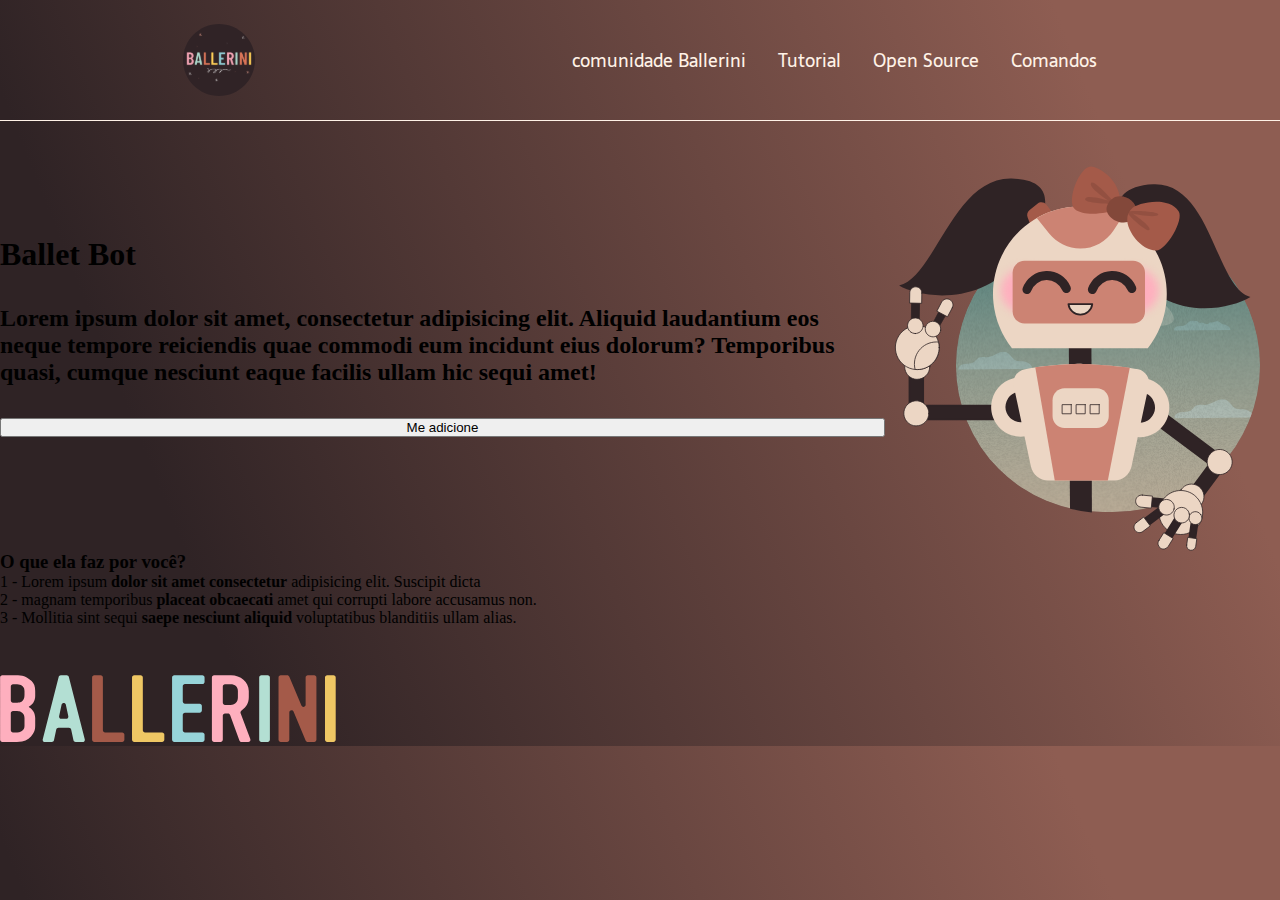
==== projeto-ballebot/index.html @ fab5d10d "exercicios e afins" ====
<!DOCTYPE html>
<html lang="pt-br">
<head>
    <meta charset="UTF-8">
    <meta http-equiv="X-UA-Compatible" content="IE=edge">
    <meta name="viewport" content="width=device-width, initial-scale=1.0">
    <meta name="description" content="um bot que ira moderar e deixar sua comunidade seura de um jeito fácil">
    <link rel="stylesheet" href="style.css">
    <title>Balle Bot</title>
</head>
<body>
    <header class="cabecalho">
        <img class="cabecalho-imagem" src="imagens/logo.svg" alt="logo balletbot">
        <nav class="cabecalho-menu">
            <a class="cabecalho-menu-item" href="#">comunidade Ballerini</a>
            <a class="cabecalho-menu-item" href="#">Tutorial</a>
            <a class="cabecalho-menu-item" href="#">Open Source</a>
            <a class="cabecalho-menu-item" href="#">Comandos</a>
        </nav>
    </header>
    <main class="conteudo">
        <section class="conteudo-principal">
            <div class="conteudo-principal-escrito">
                <h1 class="conteudo-principal-titulo">Ballet Bot</h1>
                <h2 class="conteudo-principal-subtitulo">Lorem ipsum dolor sit amet, consectetur adipisicing elit. Aliquid laudantium eos neque tempore reiciendis quae commodi eum incidunt eius dolorum? Temporibus quasi, cumque nesciunt eaque facilis ullam hic sequi amet!</h2>
                <button class="conteudo-principal-botao">Me adicione</button>
            </div>
            <img class="conteudo-principal-imagem" src="imagens/ballebot.svg" alt="imagem do bot da comunidade">
        </section>
        
        <section class="conteudo-secundario">
            <h3 class="conteudo-secundario-titulo">O que ela faz por você?</h3>
            <p class="conteudo-secundario-paragrafo">1 - Lorem ipsum <strong>dolor sit amet consectetur</strong> adipisicing elit. Suscipit dicta</p>
            <p class="conteudo-secundario-paragrafo">2 - magnam temporibus <strong>placeat obcaecati</strong> amet qui corrupti labore accusamus non.</p>
            <p class="conteudo-secundario-paragrafo">3 - Mollitia sint sequi <strong>saepe nesciunt aliquid</strong> voluptatibus blanditiis ullam alias.</p>
        </section>
    </main>
    <footer class="rodape">
        <img class="rodape-imagem" src="imagens/ballerini.svg" alt="ballerini ">
    </footer>
    
</body>
</html>
---- projeto-ballebot/style.css ----
@charset "utf-8";
@font-face {
    font-family: 'saralabold';
    src: url(fontes/Sarala/Sarala-Bold.ttf);
}
@font-face {
    font-family: 'saralaregular';
    src: url(fontes/Sarala/Sarala-Regular.ttf);
}
@font-face {
    font-family: 'righteousregular';
    src: url(fontes/Righteous/Righteous-Regular.ttf)
    
}
*{
    margin: 0;
    padding: 0;
    box-sizing: border-box;
    text-decoration: none;
}
body{
    font-size: 100%;
    background: linear-gradient(68.15deg, #2F2325 16.62%, #8E5D52 85.61%);
}
.cabecalho{
    display: flex;
    flex-direction: row;
    align-items: center;
    justify-content: space-around;
    padding: 24px;
}
.cabecalho-imagem{
    height: 72px;
}
.cabecalho-menu{
    display: flex;
    gap: 32px;
}
.cabecalho-menu-item{
    font-family: 'saralaregular';
    color: #fff2e7;
    font-weight: 400;
    font-size: 18px ;
}
.conteudo{
    border-top: 0.4px solid #fff2e7;
    margin-bottom: 48px;
}
.conteudo-principal{
    display: flex;
    flex-direction: row;
    align-items: center;
    justify-content: space-around;

}
.conteudo-principal-escrito{
    display: flex;
    flex-direction: column;
    gap: 32px;
}
.conteudo-principal-titulo{

}
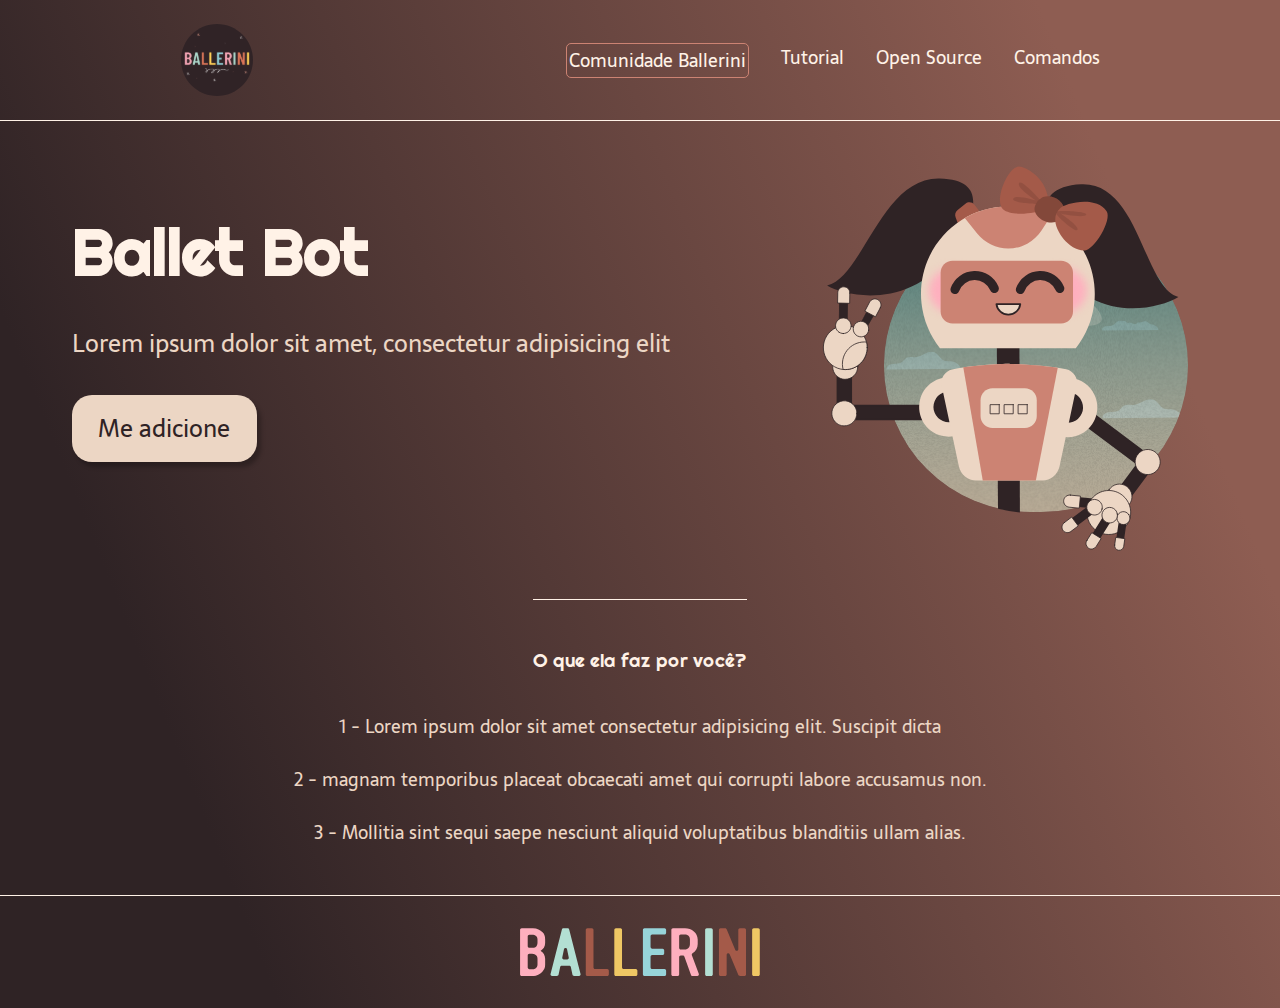
==== commit a8ad4014: "site completo" ====
--- a/projeto-ballebot/index.html
+++ b/projeto-ballebot/index.html
@@ -1,6 +1,26 @@
 <!DOCTYPE html>
 <html lang="pt-br">
 <head>
+    <link rel="apple-touch-icon" sizes="57x57" href="imagens/favico/apple-icon-57x57.png">
+    <link rel="apple-touch-icon" sizes="60x60" href="imagens/favico/apple-icon-60x60.png">
+    <link rel="apple-touch-icon" sizes="72x72" href="imagens/favico/apple-icon-72x72.png">
+    <link rel="apple-touch-icon" sizes="76x76" href="imagens/favico/apple-icon-76x76.png">
+    <link rel="apple-touch-icon" sizes="114x114" href="imagens/favico/apple-icon-114x114.png">
+    <link rel="apple-touch-icon" sizes="120x120" href="imagens/favico/apple-icon-120x120.png">
+    <link rel="apple-touch-icon" sizes="144x144" href="imagens/favico/apple-icon-144x144.png">
+    <link rel="apple-touch-icon" sizes="152x152" href="imagens/favico/apple-icon-152x152.png">
+    <link rel="apple-touch-icon" sizes="180x180" href="imagens/favico/apple-icon-180x180.png">
+
+    <link rel="icon" type="image/png" sizes="192x192"  href="imagens/favico/android-icon-192x192.png">
+    <link rel="icon" type="image/png" sizes="32x32" href="imagens/favico/favicon-32x32.png">
+    <link rel="icon" type="image/png" sizes="96x96" href="imagens/favico/favicon-96x96.png">
+    <link rel="icon" type="image/png" sizes="16x16" href="imagens/favico/favicon-16x16.png">
+
+    <link rel="manifest" href="imagens/favico/manifest.json">
+    <meta name="msapplication-TileColor" content="#ffffff">
+    <meta name="msapplication-TileImage" content="imagens/favico/ms-icon-144x144.png">
+    <meta name="theme-color" content="#ffffff">
+    
     <meta charset="UTF-8">
     <meta http-equiv="X-UA-Compatible" content="IE=edge">
     <meta name="viewport" content="width=device-width, initial-scale=1.0">
@@ -12,7 +32,7 @@
     <header class="cabecalho">
         <img class="cabecalho-imagem" src="imagens/logo.svg" alt="logo balletbot">
         <nav class="cabecalho-menu">
-            <a class="cabecalho-menu-item" href="#">comunidade Ballerini</a>
+            <a class="cabecalho-menu-item item-1" href="#">Comunidade Ballerini</a>
             <a class="cabecalho-menu-item" href="#">Tutorial</a>
             <a class="cabecalho-menu-item" href="#">Open Source</a>
             <a class="cabecalho-menu-item" href="#">Comandos</a>
@@ -22,8 +42,8 @@
         <section class="conteudo-principal">
             <div class="conteudo-principal-escrito">
                 <h1 class="conteudo-principal-titulo">Ballet Bot</h1>
-                <h2 class="conteudo-principal-subtitulo">Lorem ipsum dolor sit amet, consectetur adipisicing elit. Aliquid laudantium eos neque tempore reiciendis quae commodi eum incidunt eius dolorum? Temporibus quasi, cumque nesciunt eaque facilis ullam hic sequi amet!</h2>
-                <button class="conteudo-principal-botao">Me adicione</button>
+                <h2 class="conteudo-principal-subtitulo">Lorem ipsum dolor sit amet, consectetur adipisicing elit</h2>
+                <button class="conteudo-principal-escrito-botao">Me adicione</button>
             </div>
             <img class="conteudo-principal-imagem" src="imagens/ballebot.svg" alt="imagem do bot da comunidade">
         </section>
@@ -36,7 +56,7 @@
         </section>
     </main>
     <footer class="rodape">
-        <img class="rodape-imagem" src="imagens/ballerini.svg" alt="ballerini ">
+        <img class="rodape-imagem" src="imagens/ballerini.svg" alt="ballerini iagem">
     </footer>
     
 </body>
--- a/projeto-ballebot/style.css
+++ b/projeto-ballebot/style.css
@@ -1,8 +1,4 @@
 @charset "utf-8";
-@font-face {
-    font-family: 'saralabold';
-    src: url(fontes/Sarala/Sarala-Bold.ttf);
-}
 @font-face {
     font-family: 'saralaregular';
     src: url(fontes/Sarala/Sarala-Regular.ttf);
@@ -11,6 +7,10 @@
     font-family: 'righteousregular';
     src: url(fontes/Righteous/Righteous-Regular.ttf)
     
+}
+:root{
+    --fonte1:'righteousregular';
+    --fonte2: 'saralaregular';
 }
 *{
     margin: 0;
@@ -37,10 +37,23 @@
     gap: 32px;
 }
 .cabecalho-menu-item{
-    font-family: 'saralaregular';
+    font-family: var(--fonte2);
     color: #fff2e7;
     font-weight: 400;
     font-size: 18px ;
+}
+.cabecalho-menu-item:hover{
+    color: #cc8373;
+
+}
+.item-1{
+    border: 1px solid #cc8373;
+    padding: 2px;
+    border-radius: 5px;
+}
+.item-1:hover{
+    color: #fff2e7;
+    background-color: #cc8373;
 }
 .conteudo{
     border-top: 0.4px solid #fff2e7;
@@ -59,5 +72,64 @@
     gap: 32px;
 }
 .conteudo-principal-titulo{
+    font-family: var(--fonte1);
+    font-weight: 400px;
+    font-size: 64px;
+    color: #fff2e7;
 
+}
+.conteudo-principal-subtitulo{
+    font-family: var(--fonte2);
+    font-weight: 400;
+    font-size: 24px;
+    color: #ecd6c4;
+}
+.conteudo-principal-escrito-botao{
+    background-color: #ecd6c4;
+    width: 185px;
+    height: 67px;
+    border-radius: 20px;
+    border: none;
+    box-shadow: 4px 5px 4px rgba(0, 0, 0, 0.25);
+    font-family: var(--fonte2);
+    font-weight: 400px;
+    font-size: 24px;
+    color: #2f2325;
+}
+.conteudo-principal-escrito-botao:hover{
+background-color: rgba(204,131,115,0.53);
+color: #ecd6c4;
+}
+.conteudo-principal-imagem{
+    height: 430px;
+}
+.conteudo-secundario{
+    display: flex;
+    flex-direction: column;
+    align-items: center;
+    gap: 24px;
+    margin-top: 48px;
+}
+.conteudo-secundario-titulo{
+    border-top: 0.4px solid #fff2e7;
+    padding-top: 48px;
+    font-family: var(--fonte1);
+    font-weight: 400;
+    margin-bottom: 16px;
+    color: #fff2e7;
+}
+.conteudo-secundario-paragrafo{
+    font-family: var(--fonte2);
+    font-weight: 300;
+    font-size: 18px;
+    color: #ecd6c4;
+}
+.rodape{
+    border-top: 0.4px solid #fff2e7;
+    padding: 32px;
+}
+.rodape-imagem{
+    height: 48px;
+    display: block;
+    margin: 0 auto;
 }